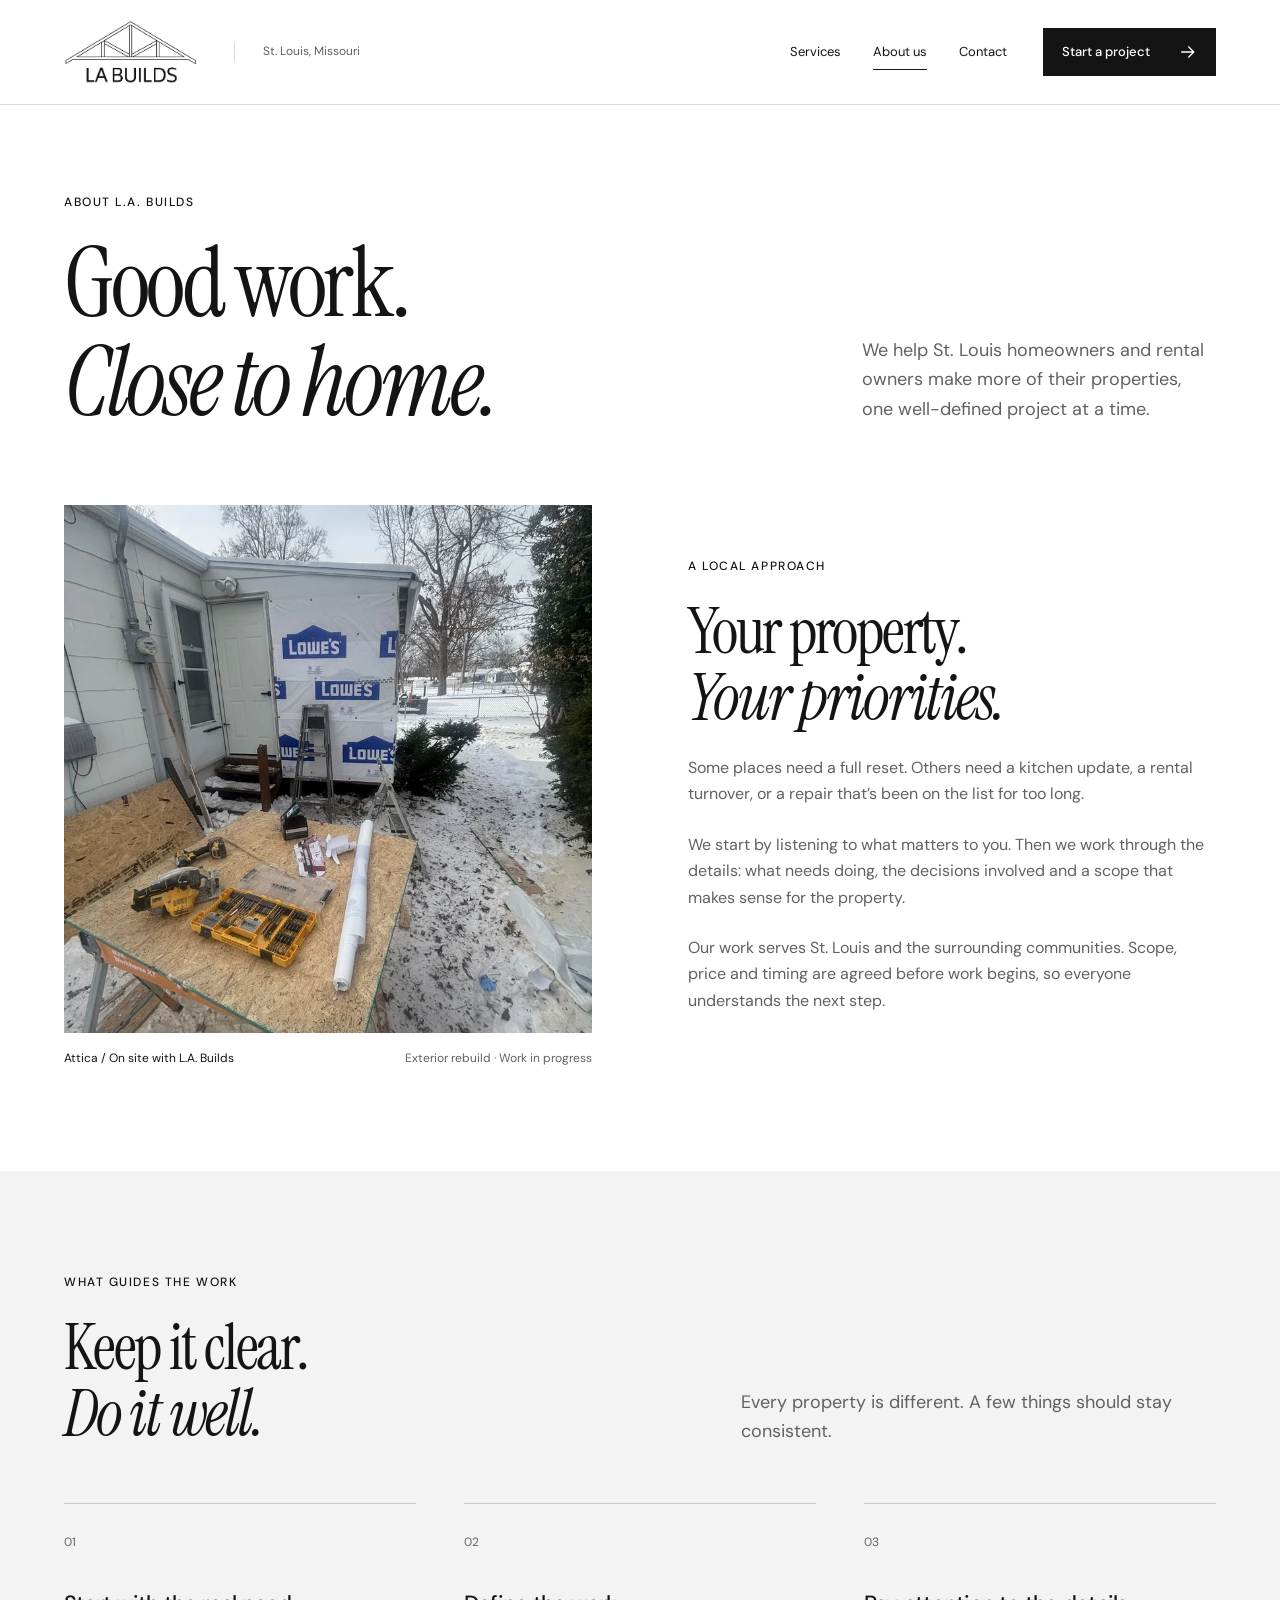
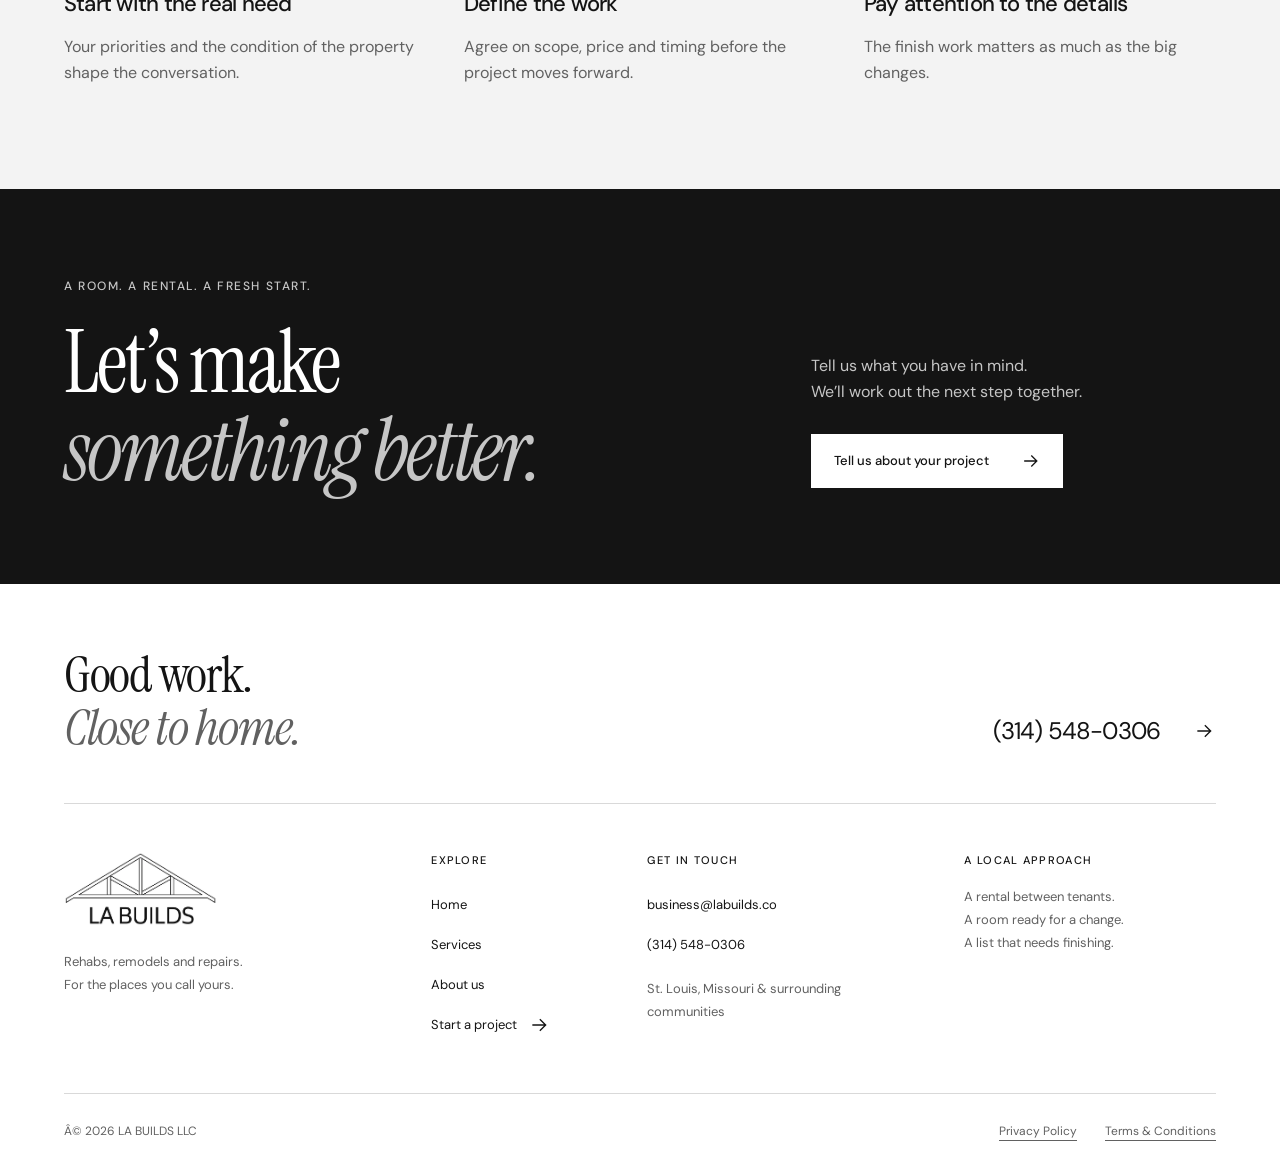
==== about/index.html @ 1248ac5e "Deploy v3 site" ====
<!DOCTYPE html><html lang="en"> <head><meta charset="UTF-8"><meta name="viewport" content="width=device-width, initial-scale=1"><meta name="description" content="A local approach to property improvements. L.A. Builds serves St. Louis homeowners and rental owners with clearly defined scopes and practical plans."><meta name="theme-color" content="#141414"><link rel="preload" href="/_astro/instrument-serif-latin-400-normal.DnYpCC2O.woff2" as="font" type="font/woff2" crossorigin><link rel="preload" href="/_astro/instrument-serif-latin-400-italic.DKMiL14s.woff2" as="font" type="font/woff2" crossorigin><link rel="preload" href="/_astro/dm-sans-latin-400-normal.CW0RaeGs.woff2" as="font" type="font/woff2" crossorigin><link rel="icon" href="/favicon.png" type="image/png"><link rel="canonical" href="https://labuilds.co/about/"><meta property="og:title" content="About L.A. Builds | L.A. Builds"><meta property="og:description" content="A local approach to property improvements. L.A. Builds serves St. Louis homeowners and rental owners with clearly defined scopes and practical plans."><meta property="og:type" content="website"><meta property="og:url" content="https://labuilds.co/about/"><meta property="og:site_name" content="LA BUILDS LLC"><meta property="og:locale" content="en_US"><meta property="og:image" content="https://labuilds.co/images/og-v3.png"><meta property="og:image:width" content="1200"><meta property="og:image:height" content="630"><meta property="og:image:alt" content="L.A. Builds. Remodeling, rehabs and repairs in St. Louis."><meta name="twitter:card" content="summary_large_image"><script type="application/ld+json">{"@context":"https://schema.org","@type":"GeneralContractor","@id":"https://labuilds.co/#business","name":"LA BUILDS LLC","url":"https://labuilds.co","telephone":"+13145480306","email":"business@labuilds.co","areaServed":{"@type":"City","name":"St. Louis","containedInPlace":{"@type":"State","name":"Missouri"}},"description":"Property rehabs, rental make-readies, kitchen and bathroom improvements, and small jobs in St. Louis, Missouri."}</script><title>About L.A. Builds | L.A. Builds</title><link rel="stylesheet" href="/_astro/Layout.DYC95CTK.css"></head> <body> <a class="skip-link" href="#main">Skip to content</a> <header class="site-header"> <div class="container header-inner"> <a class="brand" href="/" aria-label="L.A. Builds home"> <img src="/images/brand/logo.webp" alt="LA BUILDS — roof truss logo" width="690" height="330" decoding="async"> </a> <span class="header-local">St. Louis, Missouri</span> <nav class="desktop-nav" aria-label="Main navigation"><a href="/services/">Services</a><a href="/about/" aria-current="page">About us</a><a href="/contact/">Contact</a></nav> <a class="button header-cta" href="/contact/">Start a project <svg width="20" height="20" viewBox="0 0 24 24" fill="none" stroke="currentColor" stroke-width="1.6" aria-hidden="true"><path d="M4 12h15M13 5l7 7-7 7"></path></svg></a> <details class="mobile-menu"> <summary aria-label="Toggle navigation"><span>Menu</span><span class="menu-icon" aria-hidden="true"></span></summary> <nav aria-label="Mobile navigation"><a href="/">Home</a><a href="/services/">Services</a><a href="/about/" aria-current="page">About us</a><a href="/contact/">Contact</a><a href="tel:+13145480306">(314) 548-0306</a></nav> </details> </div> </header> <main id="main" tabindex="-1"> <section class="container page-intro split-intro"><div><p class="eyebrow">About L.A. Builds</p><h1>Good work.<br><em>Close to home.</em></h1></div><p class="lead">We help St. Louis homeowners and rental owners make more of their properties, one well-defined project at a time.</p></section> <section class="container story" aria-labelledby="local-heading" data-reveal> <figure class="photo-frame photo-crew"> <div class="photo-art"> <img src="/_astro/crew.uUVYblvI_Z14c4ro.webp" srcset="/_astro/crew.uUVYblvI_ZLVPr4.webp 480w, /_astro/crew.uUVYblvI_1k6vDP.webp 800w, /_astro/crew.uUVYblvI_Z14c4ro.webp 1200w" alt="Tools and building materials on site during the Attica exterior rebuild" sizes="(max-width: 700px) 100vw, 55vw" loading="eager" fetchpriority="high" decoding="async" width="1200" height="1600"> </div> <figcaption><span>Attica / On site with L.A. Builds</span><span>Exterior rebuild · Work in progress</span></figcaption> </figure> <div class="story-copy"><p class="eyebrow">A local approach</p><h2 id="local-heading">Your property.<br><em>Your priorities.</em></h2><p>Some places need a full reset. Others need a kitchen update, a rental turnover, or a repair that’s been on the list for too long.</p><p>We start by listening to what matters to you. Then we work through the details: what needs doing, the decisions involved and a scope that makes sense for the property.</p><p>Our work serves St. Louis and the surrounding communities. Scope, price and timing are agreed before work begins, so everyone understands the next step.</p></div> </section> <section class="principles-section section"><div class="container" data-reveal><div class="section-heading"><div><p class="eyebrow">What guides the work</p><h2>Keep it clear.<br><em>Do it well.</em></h2></div><p class="lead">Every property is different. A few things should stay consistent.</p></div><ol class="principles"><li><span>01</span><h3>Start with the real need</h3><p>Your priorities and the condition of the property shape the conversation.</p></li><li><span>02</span><h3>Define the work</h3><p>Agree on scope, price and timing before the project moves forward.</p></li><li><span>03</span><h3>Pay attention to the details</h3><p>The finish work matters as much as the big changes.</p></li></ol></div></section> <section class="cta-band"> <div class="container cta-inner" data-reveal> <div><p class="eyebrow">A room. A rental. A fresh start.</p><h2>Let’s make<br><em>something better.</em></h2></div> <div class="cta-action"><p>Tell us what you have in mind.<br>We’ll work out the next step together.</p><a class="button button-light" href="/contact/">Tell us about your project <svg width="20" height="20" viewBox="0 0 24 24" fill="none" stroke="currentColor" stroke-width="1.6" aria-hidden="true"><path d="M4 12h15M13 5l7 7-7 7"></path></svg></a></div> </div> </section> </main> <footer class="site-footer"> <div class="container footer-top"><p>Good work.<br><em>Close to home.</em></p><a class="footer-contact" href="tel:+13145480306">(314) 548-0306 <svg width="20" height="20" viewBox="0 0 24 24" fill="none" stroke="currentColor" stroke-width="1.6" aria-hidden="true"><path d="M4 12h15M13 5l7 7-7 7"></path></svg></a></div> <div class="container footer-grid"> <div class="footer-identity"><a class="brand brand-footer" href="/" aria-label="L.A. Builds home"> <img src="/images/brand/logo.webp" alt="LA BUILDS — roof truss logo" width="690" height="330" decoding="async"> </a><p>Rehabs, remodels and repairs.<br>For the places you call yours.</p></div> <div><h2>Explore</h2><a href="/">Home</a><a href="/services/">Services</a><a href="/about/">About us</a><a href="/contact/">Start a project <svg width="20" height="20" viewBox="0 0 24 24" fill="none" stroke="currentColor" stroke-width="1.6" aria-hidden="true"><path d="M4 12h15M13 5l7 7-7 7"></path></svg></a></div> <div><h2>Get in touch</h2><a href="mailto:business@labuilds.co">business@labuilds.co</a><a href="tel:+13145480306">(314) 548-0306</a><p>St. Louis, Missouri &amp; surrounding communities</p></div> <div class="footer-note"><h2>A local approach</h2><p>A rental between tenants.<br>A room ready for a change.<br>A list that needs finishing.</p></div> </div> <div class="container footer-bottom"><span>Â© 2026 LA BUILDS LLC</span><div><a href="/privacy/">Privacy Policy</a><a href="/terms/">Terms & Conditions</a></div></div> </footer> <script type="module">const n=document.querySelector(".mobile-menu");document.addEventListener("keydown",e=>{e.key==="Escape"&&n?.open&&(n.open=!1,n.querySelector("summary")?.focus())});document.addEventListener("click",e=>{n?.open&&e.target instanceof Node&&!n.contains(e.target)&&(n.open=!1)});window.matchMedia("(min-width: 901px)").addEventListener("change",e=>{e.matches&&n&&(n.open=!1)});const r=window.matchMedia("(prefers-reduced-motion: reduce)");if(!r.matches&&"IntersectionObserver"in window){const e=new IntersectionObserver(t=>{for(const o of t)o.isIntersecting&&(o.target.animate([{opacity:.3,transform:"translateY(18px)"},{opacity:1,transform:"none"}],{duration:550,easing:"cubic-bezier(.2,.7,.2,1)"}),e.unobserve(o.target))},{threshold:.08});document.querySelectorAll("[data-reveal]").forEach(t=>e.observe(t)),r.addEventListener("change",t=>{t.matches&&(e.disconnect(),document.getAnimations().forEach(o=>o.cancel()))})}</script> </body> </html>
---- _astro/Layout.DYC95CTK.css ----
@font-face{font-family:DM Sans;font-style:normal;font-display:swap;font-weight:400;src:url(/_astro/dm-sans-latin-400-normal.CW0RaeGs.woff2) format("woff2"),url(/_astro/dm-sans-latin-400-normal.BwCSEQnW.woff) format("woff")}@font-face{font-family:DM Sans;font-style:normal;font-display:swap;font-weight:500;src:url(/_astro/dm-sans-latin-500-normal.B9HHJjqV.woff2) format("woff2"),url(/_astro/dm-sans-latin-500-normal.Dr3UlScf.woff) format("woff")}@font-face{font-family:DM Sans;font-style:normal;font-display:swap;font-weight:600;src:url(/_astro/dm-sans-latin-600-normal.Aqo67rzb.woff2) format("woff2"),url(/_astro/dm-sans-latin-600-normal.BmdmIIQ2.woff) format("woff")}@font-face{font-family:"Instrument Serif";font-style:normal;font-display:swap;font-weight:400;src:url(/_astro/instrument-serif-latin-400-normal.DnYpCC2O.woff2) format("woff2"),url(/_astro/instrument-serif-latin-400-normal.BVbkICAY.woff) format("woff")}@font-face{font-family:"Instrument Serif";font-style:italic;font-display:swap;font-weight:400;src:url(/_astro/instrument-serif-latin-400-italic.DKMiL14s.woff2) format("woff2"),url(/_astro/instrument-serif-latin-400-italic.u__WvvIK.woff) format("woff")}@layer properties{@supports (((-webkit-hyphens:none)) and (not (margin-trim:inline))) or ((-moz-orient:inline) and (not (color:rgb(from red r g b)))){*,:before,:after,::backdrop{--tw-rotate-x:initial;--tw-rotate-y:initial;--tw-rotate-z:initial;--tw-skew-x:initial;--tw-skew-y:initial;--tw-border-style:solid;--tw-shadow:0 0 #0000;--tw-shadow-color:initial;--tw-shadow-alpha:100%;--tw-inset-shadow:0 0 #0000;--tw-inset-shadow-color:initial;--tw-inset-shadow-alpha:100%;--tw-ring-color:initial;--tw-ring-shadow:0 0 #0000;--tw-inset-ring-color:initial;--tw-inset-ring-shadow:0 0 #0000;--tw-ring-inset:initial;--tw-ring-offset-width:0px;--tw-ring-offset-color:#fff;--tw-ring-offset-shadow:0 0 #0000;--tw-outline-style:solid;--tw-blur:initial;--tw-brightness:initial;--tw-contrast:initial;--tw-grayscale:initial;--tw-hue-rotate:initial;--tw-invert:initial;--tw-opacity:initial;--tw-saturate:initial;--tw-sepia:initial;--tw-drop-shadow:initial;--tw-drop-shadow-color:initial;--tw-drop-shadow-alpha:100%;--tw-drop-shadow-size:initial;--tw-ease:initial}}}@layer theme{:root,:host{--font-sans:-apple-system, BlinkMacSystemFont, "Segoe UI", Roboto, "Helvetica Neue", "Noto Sans", Arial, sans-serif, "Apple Color Emoji", "Segoe UI Emoji", "Segoe UI Symbol", "Noto Color Emoji";--font-mono:ui-monospace, SFMono-Regular, Menlo, Monaco, Consolas, "Liberation Mono", "Courier New", monospace;--color-red-700:oklch(50.5% .213 27.518);--color-orange-50:oklch(98% .016 73.684);--color-orange-700:oklch(55.3% .195 38.402);--color-amber-50:oklch(98.7% .022 95.277);--color-lime-400:oklch(84.1% .238 128.85);--color-green-700:oklch(52.7% .154 150.069);--color-teal-600:oklch(60% .118 184.704);--color-cyan-500:oklch(71.5% .143 215.221);--color-blue-200:oklch(88.2% .059 254.128);--color-blue-900:oklch(37.9% .146 265.522);--color-gray-50:oklch(98.5% .002 247.839);--color-gray-100:oklch(96.7% .003 264.542);--color-gray-200:oklch(92.8% .006 264.531);--color-gray-300:oklch(87.2% .01 258.338);--color-gray-400:oklch(70.7% .022 261.325);--color-gray-500:oklch(55.1% .027 264.364);--color-gray-600:oklch(44.6% .03 256.802);--color-gray-700:oklch(37.3% .034 259.733);--color-gray-800:oklch(27.8% .033 256.848);--color-gray-900:oklch(21% .034 264.665);--color-white:#fff;--ease-in:cubic-bezier(.4, 0, 1, 1);--ease-out:cubic-bezier(0, 0, .2, 1);--default-transition-duration:.15s;--default-transition-timing-function:cubic-bezier(.4, 0, .2, 1);--default-font-family:var(--font-sans);--default-mono-font-family:var(--font-mono)}}@layer base{*,:after,:before,::backdrop{box-sizing:border-box;border:0 solid;margin:0;padding:0}::file-selector-button{box-sizing:border-box;border:0 solid;margin:0;padding:0}html,:host{-webkit-text-size-adjust:100%;tab-size:4;line-height:1.5;font-family:var(--default-font-family,-apple-system, BlinkMacSystemFont, "Segoe UI", Roboto, "Helvetica Neue", "Noto Sans", Arial, sans-serif, "Apple Color Emoji", "Segoe UI Emoji", "Segoe UI Symbol", "Noto Color Emoji");font-feature-settings:var(--default-font-feature-settings,normal);font-variation-settings:var(--default-font-variation-settings,normal);-webkit-tap-highlight-color:transparent}hr{height:0;color:inherit;border-top-width:1px}abbr:where([title]){-webkit-text-decoration:underline dotted;text-decoration:underline dotted}h1,h2,h3,h4,h5,h6{font-size:inherit;font-weight:inherit}a{color:inherit;-webkit-text-decoration:inherit;text-decoration:inherit}b,strong{font-weight:bolder}code,kbd,samp,pre{font-family:var(--default-mono-font-family,ui-monospace, SFMono-Regular, Menlo, Monaco, Consolas, "Liberation Mono", "Courier New", monospace);font-feature-settings:var(--default-mono-font-feature-settings,normal);font-variation-settings:var(--default-mono-font-variation-settings,normal);font-size:1em}small{font-size:80%}sub,sup{vertical-align:baseline;font-size:75%;line-height:0;position:relative}sub{bottom:-.25em}sup{top:-.5em}table{text-indent:0;border-color:inherit;border-collapse:collapse}:-moz-focusring:where(:not(iframe)){outline:auto}progress{vertical-align:baseline}summary{display:list-item}ol,ul,menu{list-style:none}img,svg,video,canvas,audio,iframe,embed,object{vertical-align:middle;display:block}img,video{max-width:100%;height:auto}button,input,select,optgroup,textarea{font:inherit;font-feature-settings:inherit;font-variation-settings:inherit;letter-spacing:inherit;color:inherit;opacity:1;background-color:#0000;border-radius:0}::file-selector-button{font:inherit;font-feature-settings:inherit;font-variation-settings:inherit;letter-spacing:inherit;color:inherit;opacity:1;background-color:#0000;border-radius:0}:where(select:is([multiple],[size])) optgroup{font-weight:bolder}:where(select:is([multiple],[size])) optgroup option{padding-inline-start:20px}::file-selector-button{margin-inline-end:4px}::placeholder{opacity:1}@supports (not ((-webkit-appearance:-apple-pay-button))) or (contain-intrinsic-size:1px){::placeholder{color:currentColor}@supports (color:color-mix(in lab,red,red)){::placeholder{color:color-mix(in oklab,currentcolor 50%,transparent)}}}textarea{resize:vertical}::-webkit-search-decoration{-webkit-appearance:none}::-webkit-date-and-time-value{min-height:1lh;text-align:inherit}::-webkit-datetime-edit{display:inline-flex}::-webkit-datetime-edit-fields-wrapper{padding:0}::-webkit-datetime-edit{padding-block:0}::-webkit-datetime-edit-year-field{padding-block:0}::-webkit-datetime-edit-month-field{padding-block:0}::-webkit-datetime-edit-day-field{padding-block:0}::-webkit-datetime-edit-hour-field{padding-block:0}::-webkit-datetime-edit-minute-field{padding-block:0}::-webkit-datetime-edit-second-field{padding-block:0}::-webkit-datetime-edit-millisecond-field{padding-block:0}::-webkit-datetime-edit-meridiem-field{padding-block:0}::-webkit-calendar-picker-indicator{line-height:1}:-moz-ui-invalid{box-shadow:none}button,input:where([type=button],[type=reset],[type=submit]){appearance:button}::file-selector-button{appearance:button}::-webkit-inner-spin-button{height:auto}::-webkit-outer-spin-button{height:auto}[hidden]:where(:not([hidden=until-found])){display:none!important}}@layer components;@layer utilities{.\@container{container-type:inline-size}.invisible{visibility:hidden}.visible{visibility:visible}.sr-only{clip-path:inset(50%);white-space:nowrap;border-width:0;width:1px;height:1px;margin:-1px;padding:0;position:absolute;overflow:hidden}.fixed{position:fixed}.relative{position:relative}.static{position:static}.sticky{position:sticky}.isolate{isolation:isolate}.container{width:100%}@media(min-width:40rem){.container{max-width:40rem}}@media(min-width:48rem){.container{max-width:48rem}}@media(min-width:64rem){.container{max-width:64rem}}@media(min-width:80rem){.container{max-width:80rem}}@media(min-width:96rem){.container{max-width:96rem}}.block{display:block}.contents{display:contents}.flex{display:flex}.grid{display:grid}.hidden{display:none}.inline{display:inline}.list-item{display:list-item}.table{display:table}.min-h-dvh{min-height:100dvh}.flex-shrink,.shrink{flex-shrink:1}.grow{flex-grow:1}.border-collapse{border-collapse:collapse}.rotate-90{rotate:90deg}.rotate-180{rotate:180deg}.transform{transform:var(--tw-rotate-x,) var(--tw-rotate-y,) var(--tw-rotate-z,) var(--tw-skew-x,) var(--tw-skew-y,)}.cursor-pointer{cursor:pointer}.resize{resize:both}.flex-wrap{flex-wrap:wrap}.rounded{border-radius:.25rem}.border{border-style:var(--tw-border-style);border-width:1px}.text-wrap{text-wrap:wrap}.break-all{word-break:break-all}.uppercase{text-transform:uppercase}.italic{font-style:italic}.underline{text-decoration-line:underline}.shadow{--tw-shadow:0 1px 3px 0 var(--tw-shadow-color,#0000001a), 0 1px 2px -1px var(--tw-shadow-color,#0000001a);box-shadow:var(--tw-inset-shadow),var(--tw-inset-ring-shadow),var(--tw-ring-offset-shadow),var(--tw-ring-shadow),var(--tw-shadow)}.outline{outline-style:var(--tw-outline-style);outline-width:1px}.blur{--tw-blur:blur(8px);filter:var(--tw-blur,) var(--tw-brightness,) var(--tw-contrast,) var(--tw-grayscale,) var(--tw-hue-rotate,) var(--tw-invert,) var(--tw-saturate,) var(--tw-sepia,) var(--tw-drop-shadow,)}.grayscale{--tw-grayscale:grayscale(100%);filter:var(--tw-blur,) var(--tw-brightness,) var(--tw-contrast,) var(--tw-grayscale,) var(--tw-hue-rotate,) var(--tw-invert,) var(--tw-saturate,) var(--tw-sepia,) var(--tw-drop-shadow,)}.invert{--tw-invert:invert(100%);filter:var(--tw-blur,) var(--tw-brightness,) var(--tw-contrast,) var(--tw-grayscale,) var(--tw-hue-rotate,) var(--tw-invert,) var(--tw-saturate,) var(--tw-sepia,) var(--tw-drop-shadow,)}.filter{filter:var(--tw-blur,) var(--tw-brightness,) var(--tw-contrast,) var(--tw-grayscale,) var(--tw-hue-rotate,) var(--tw-invert,) var(--tw-saturate,) var(--tw-sepia,) var(--tw-drop-shadow,)}.transition{transition-property:color,background-color,border-color,outline-color,text-decoration-color,fill,stroke,--tw-gradient-from,--tw-gradient-via,--tw-gradient-to,opacity,box-shadow,transform,translate,scale,rotate,filter,-webkit-backdrop-filter,backdrop-filter,display,content-visibility,overlay,pointer-events;transition-timing-function:var(--tw-ease,var(--default-transition-timing-function));transition-duration:var(--tw-duration,var(--default-transition-duration))}.ease-in{--tw-ease:var(--ease-in);transition-timing-function:var(--ease-in)}.ease-out{--tw-ease:var(--ease-out);transition-timing-function:var(--ease-out)}.\[xml\:lang\]{xml:lang}}:root{--paper:#fff;--surface:#f3f3f3;--ink:#141414;--muted:#616161;--line:#d9d9d9;--font-display:"Instrument Serif", Georgia, serif;--font-body:"DM Sans", Arial, sans-serif;--gutter:clamp(24px, 5vw, 72px);--section-space:clamp(64px, 8vw, 120px);--motion-fast:.2s;--motion-slow:.65s}*{box-sizing:border-box}html{scroll-behavior:smooth;scroll-padding-top:120px}body{background:var(--paper);color:var(--ink);font:400 16px/1.65 var(--font-body);-webkit-font-smoothing:antialiased;margin:0}::selection{background:var(--ink);color:var(--paper)}h1,h2,h3,p,figure,dl,dd{margin:0}h1,h2{font-family:var(--font-display);letter-spacing:-.035em;text-wrap:balance;font-weight:400;line-height:1.03}h1{font-size:clamp(56px,7.5vw,112px)}h2{font-size:clamp(42px,5vw,72px)}h3{letter-spacing:-.035em;font-size:24px;font-weight:500;line-height:1.25}em{font-family:var(--font-display);font-weight:400}a{color:inherit;text-underline-offset:5px;text-decoration:underline}button,input,select,textarea{font:inherit}button,a,input,select,textarea,summary{touch-action:manipulation}img,svg{max-width:100%}svg{flex-shrink:0}button,summary{cursor:pointer}:focus-visible{outline-offset:5px;outline:2px solid}[id]{scroll-margin-top:120px}.container{width:min(100% - var(--gutter)*2,1320px);margin-inline:auto}.section{padding-block:var(--section-space)}.eyebrow{font:500 12px/1.5 var(--font-body);letter-spacing:.13em;text-transform:uppercase;margin-bottom:24px}.lead{color:var(--muted);max-width:48ch;font-size:18px;line-height:1.65}.small{color:var(--muted);font-size:13px;line-height:1.7}.button{border:1px solid var(--ink);background:var(--ink);min-height:54px;color:var(--paper);transition:background var(--motion-fast),color var(--motion-fast);justify-content:space-between;align-items:center;gap:32px;padding:15px 22px;font-size:13px;font-weight:500;line-height:1.5;text-decoration:none;display:inline-flex}.button:hover{background:#3a3a3a}.button svg,.text-link svg{width:19px;transition:transform var(--motion-fast)}.button:hover svg,.text-link:hover svg{transform:translate(3px)}.button-light{background:var(--paper);color:var(--ink);border-color:var(--paper)}.button-light:hover{background:#dedede;border-color:#dedede}.text-link{align-items:center;gap:28px;min-height:48px;font-size:14px;font-weight:500;text-decoration:underline;text-decoration-thickness:1px;display:inline-flex}.text-link:hover{text-decoration-thickness:2px}.skip-link{z-index:100;background:var(--paper);padding:12px 20px;position:fixed;top:-100px;left:20px}.skip-link:focus{top:16px}.site-header{z-index:20;background:var(--paper);border-bottom:1px solid var(--line);position:sticky;top:0}.header-inner{align-items:center;gap:36px;min-height:104px;display:flex}.brand{flex-shrink:0;width:134px;line-height:0;display:block}.brand img{width:100%;height:auto;display:block}.header-local{border-left:1px solid var(--line);color:var(--muted);padding-left:28px;font-size:12px}.desktop-nav{gap:32px;margin-left:auto;display:flex}.desktop-nav a{align-items:center;min-height:48px;font-size:13px;text-decoration:none;display:flex;position:relative}.desktop-nav a:after{content:"";transform-origin:0;width:100%;height:1px;transition:transform var(--motion-fast);background:currentColor;position:absolute;bottom:6px;left:0;transform:scaleX(0)}.desktop-nav a:hover:after,.desktop-nav a[aria-current]:after{transform:scaleX(1)}.header-cta{gap:28px;min-height:48px;padding:12px 18px}.mobile-menu{display:none}.page-intro{padding-block:88px 72px}.split-intro{grid-template-columns:1.35fr .65fr;align-items:end;gap:64px;display:grid}.split-intro .lead{max-width:34ch;padding-bottom:8px}.split-intro .text-link{margin-top:16px}.section-heading{grid-template-columns:1.1fr .9fr;align-items:end;gap:96px;margin-bottom:56px;display:grid}.section-heading .text-link{margin-top:24px}.photo-frame{min-width:0;margin:0}.photo-art{aspect-ratio:4/5;background:#e2e2e2;position:relative;overflow:hidden}.photo-art img{object-fit:cover;width:100%;height:100%;transition:transform var(--motion-slow) cubic-bezier(.2,.7,.2,1);display:block}.photo-frame figcaption{flex-wrap:wrap;justify-content:space-between;gap:6px 24px;padding-top:16px;font-size:12px;line-height:1.5;display:flex}.photo-frame figcaption span:last-child{color:var(--muted)}.home-hero{background:var(--ink);color:#fff;grid-template-columns:1fr 1fr;min-height:680px;display:grid}.hero-copy{padding:64px 36px 36px max(var(--gutter),calc((100vw - 1320px)/2));flex-direction:column;justify-content:center;align-items:start;min-width:0;display:flex}.hero-copy .eyebrow{color:#d0d0d0;align-items:center;gap:14px;font-size:11px;display:flex}.tiny-line{background:currentColor;width:28px;height:1px;display:inline-block}.hero-copy h1{font-size:clamp(64px,6.4vw,98px);line-height:1.01}.hero-copy h1 em{color:#d4d4d4}.hero-description{color:#c6c6c6;margin-top:28px;font-size:16px;line-height:1.7}.hero-copy .button{margin-top:32px}.hero-discover{color:#d2d2d2;align-items:center;gap:24px;min-height:48px;margin-top:32px;font-size:12px;text-decoration:none;display:flex}.hero-discover span{font-size:22px}.hero-image{min-width:0;position:relative}.hero-image .photo-frame{position:absolute;inset:0}.hero-image .photo-art{aspect-ratio:auto;height:100%}.hero-image img{object-position:50% 50%}.hero-caption{letter-spacing:.04em;background:linear-gradient(#0000,#000b);justify-content:space-between;gap:16px;padding:24px 32px;font-size:11px;display:flex;position:absolute;bottom:0;left:0;right:0}.trust-line{border-bottom:1px solid var(--line)}.trust-grid{justify-content:space-between;gap:24px;padding-block:25px;display:flex}.trust-grid p{text-transform:uppercase;letter-spacing:.08em;font-size:11px;font-weight:500}.service-index{border-top:1px solid var(--line)}.service-row{border-bottom:1px solid var(--line);grid-template-columns:48px 1.15fr 1fr 48px;align-items:center;gap:24px;min-height:114px;text-decoration:none;display:grid}.service-number{color:var(--muted);font-size:12px}.service-row h3{font-family:var(--font-display);font-size:36px;font-weight:400}.service-row>p{color:var(--muted);font-size:14px}.service-arrow{border:1px solid var(--line);width:46px;height:46px;transition:background var(--motion-fast),color var(--motion-fast);place-items:center;display:grid}.service-row:hover .service-arrow{background:var(--ink);color:#fff}.service-arrow svg{width:20px}.work-section,.principles-section{background:var(--surface)}.project-grid{grid-template-columns:1.25fr .75fr;align-items:start;gap:72px;display:grid}.project-main .photo-art{aspect-ratio:6/5}.project-side{padding-top:100px}.project-side .photo-art{aspect-ratio:1}.project-note{font:400 34px/1.2 var(--font-display);letter-spacing:-.02em;margin-top:36px}.project-side .text-link{margin-top:16px}.project-detail{border-top:1px solid #cdcdcd;border-bottom:1px solid #cdcdcd;margin-top:20px}.project-detail summary{justify-content:space-between;align-items:center;min-height:56px;font-size:13px;list-style:none;display:flex}.project-detail summary::-webkit-details-marker{display:none}.project-detail summary span{transition:transform var(--motion-fast);font-size:24px}.project-detail[open] summary span{transform:rotate(45deg)}.project-detail p{color:var(--muted);max-width:52ch;padding-block:8px;font-size:15px}.project-detail .text-link{margin-bottom:12px}.process{grid-template-columns:1fr 1fr;gap:96px;display:grid}.process .lead{margin-top:28px}.process-list{border-top:1px solid var(--line);margin:0;padding:0;list-style:none}.process-list li{border-bottom:1px solid var(--line);grid-template-columns:40px 1fr;gap:24px;padding-block:28px;display:grid}.process-list li>span{color:var(--muted);padding-top:4px;font-size:12px}.process-list h3{letter-spacing:-.02em;font-size:21px}.process-list p{color:var(--muted);max-width:43ch;margin-top:10px;font-size:15px}.cta-band{background:var(--ink);color:#fff}.cta-inner{grid-template-columns:1.25fr .75fr;align-items:end;gap:72px;padding-block:88px;display:grid}.cta-inner .eyebrow{color:#c6c6c6}.cta-inner h2{font-size:clamp(48px,6.7vw,96px)}.cta-inner em{color:#c6c6c6}.cta-action{padding-bottom:8px}.cta-action p{color:#c6c6c6;margin-bottom:28px}.site-footer{padding-top:64px}.footer-top{border-bottom:1px solid var(--line);justify-content:space-between;align-items:end;padding-bottom:48px;display:flex}.footer-top>p{font:400 clamp(40px,4vw,58px)/1.05 var(--font-display);letter-spacing:-.025em}.footer-top em{color:var(--muted)}.footer-contact{letter-spacing:-.035em;align-items:center;gap:32px;min-height:48px;font-size:24px;text-decoration:none;display:inline-flex}.footer-contact svg{width:24px}.footer-grid{grid-template-columns:1.3fr .7fr 1.1fr 1fr;gap:40px;padding-block:48px;display:grid}.brand-footer{width:154px}.footer-grid h2{font:500 11px/1.5 var(--font-body);letter-spacing:.12em;text-transform:uppercase;margin-bottom:16px}.footer-grid a:not(.brand){align-items:center;gap:12px;width:fit-content;min-height:40px;font-size:13px;text-decoration:none;display:flex}.footer-grid a:hover{text-decoration:underline}.footer-grid p{color:var(--muted);font-size:13px;line-height:1.8}.footer-identity>p{margin-top:24px}.footer-grid div:nth-child(3) p{max-width:24ch;margin-top:12px}.footer-bottom{border-top:1px solid var(--line);color:var(--muted);justify-content:space-between;align-items:center;gap:24px;padding-block:16px;font-size:12px;display:flex}.footer-bottom>div{gap:28px;display:flex}.footer-bottom a{align-items:center;min-height:44px;display:inline-flex}.service-nav{border-block:1px solid var(--line)}.service-nav-inner{grid-template-columns:repeat(5,1fr);display:grid}.service-nav a{border-left:1px solid var(--line);min-height:96px;transition:background var(--motion-fast),color var(--motion-fast);flex-direction:column;justify-content:center;padding:16px 36px 16px 20px;font-size:14px;font-weight:500;line-height:1.3;text-decoration:none;display:flex;position:relative}.service-nav a:first-child{border-left:0;padding-left:0}.service-nav a span{color:var(--muted);margin-bottom:8px;font-size:11px}.service-nav a svg{width:16px;position:absolute;top:22px;right:14px;transform:rotate(45deg)}.service-nav a:hover{background:var(--surface)}.service-details{padding-block:88px}.service-detail{border-bottom:1px solid var(--line);grid-template-columns:1fr 1fr;align-items:center;gap:96px;padding-block:80px;display:grid}.service-detail:first-child{padding-top:0}.service-detail:last-child{border:0;padding-bottom:0}.service-detail .photo-art{aspect-ratio:5/4}.service-detail.reverse .photo-frame{grid-area:1/2}.service-detail.reverse .service-copy{grid-area:1/1}.service-copy h2{font-size:clamp(44px,4.5vw,64px)}.service-copy .lead{margin-top:24px;font-size:17px}.service-copy ul{border-top:1px solid var(--line);margin:24px 0 16px;padding:0;list-style:none}.service-copy li{color:var(--muted);border-bottom:1px solid var(--line);padding-block:10px;font-size:15px}.story{grid-template-columns:1fr 1fr;align-items:center;gap:96px;padding-bottom:104px;display:grid}.story .photo-art{aspect-ratio:1}.story-copy>p:not(.eyebrow){color:var(--muted);margin-top:24px}.principles{grid-template-columns:repeat(3,1fr);gap:48px;margin:0;padding:0;list-style:none;display:grid}.principles li{border-top:1px solid #cdcdcd;padding-top:24px}.principles li>span{color:var(--muted);font-size:12px}.principles h3{margin-top:36px;font-size:22px}.principles p{color:var(--muted);margin-top:16px}.contact-layout{grid-template-columns:.8fr 1.2fr;align-items:start;gap:96px;padding-bottom:104px;display:grid}.contact-info{position:sticky;top:144px}.contact-info h2{font-size:clamp(36px,3.4vw,49px)}.contact-info>p:not(.eyebrow){color:var(--muted);max-width:41ch;margin-top:24px}.contact-info dl{margin-top:40px}.contact-info dl>div{border-top:1px solid var(--line);padding-block:20px}.contact-info dt{letter-spacing:.1em;text-transform:uppercase;color:var(--muted);margin-bottom:8px;font-size:11px}.contact-info dd{overflow-wrap:anywhere;font-size:16px}.contact-info dd a{align-items:center;gap:20px;min-height:44px;display:inline-flex}.contact-info .contact-phone{letter-spacing:-.035em;font-size:27px;text-decoration:none}.contact-phone svg{width:22px}.form-panel{border:1px solid var(--line);background:#fff;min-width:0;padding:36px 28px}.form-heading{padding:0 12px 24px}.form-heading h2{font-size:48px}.form-heading>p:not(.eyebrow){color:var(--muted);margin-top:20px;font-size:15px}.form-heading>.form-policy{font-size:12px;line-height:1.75}.form-policy a{color:var(--ink)}.form-panel iframe{filter:grayscale();min-width:0;display:block}.form-disclosure{border-top:1px solid var(--line);color:var(--muted);padding:24px 12px 0;font-size:12px;line-height:1.75}.form-disclosure p+p{margin-top:12px}.form-disclosure strong,.form-disclosure a{color:var(--ink)}.policy{counter-reset:policy-section;max-width:840px;padding-block:80px 104px}.policy h1{font-size:clamp(56px,6.5vw,88px)}.policy-date{color:var(--muted);border-left:1px solid var(--ink);margin-block:24px 32px;padding-left:12px;font-size:12px;display:inline-block}.policy h2{counter-increment:policy-section;border-top:1px solid var(--line);font:500 clamp(24px,2.7vw,32px)/1.25 var(--font-body);letter-spacing:-.035em;margin-block:36px 16px;padding-top:24px}.policy h2:before{content:"0" counter(policy-section);font:400 11px/1 var(--font-body);letter-spacing:.1em;color:var(--muted);margin-bottom:16px;display:block}.policy p:not(.policy-date){max-width:70ch;color:var(--muted);line-height:1.85}.policy p+p{margin-top:16px}.policy a{color:var(--ink)}@media(hover:hover)and (prefers-reduced-motion:no-preference){.photo-frame:hover img{transform:scale(1.025)}}@media(max-width:1100px){.header-local{display:none}.hero-copy{padding-top:48px}.hero-copy h1{font-size:clamp(64px,7.5vw,90px)}.section-heading,.process,.service-detail,.story,.contact-layout{gap:56px}.project-grid{gap:40px}.footer-grid{grid-template-columns:1fr .7fr 1fr}.footer-note{display:none}.service-nav a{font-size:12px}}@media(max-width:900px){.header-inner{justify-content:space-between;gap:20px;min-height:88px;position:relative}.brand{width:118px}.desktop-nav{display:none}.header-cta{margin-left:auto}.mobile-menu{display:block}.mobile-menu summary{justify-content:center;align-items:center;gap:12px;min-width:44px;min-height:48px;font-size:13px;list-style:none;display:flex}.mobile-menu summary::-webkit-details-marker{display:none}.menu-icon{border-block:1px solid;width:20px;height:9px}.mobile-menu[open] .menu-icon{border-bottom:0;height:1px;transform:rotate(-30deg)}.mobile-menu nav{top:100%;left:calc(-1*var(--gutter));right:calc(-1*var(--gutter));padding:20px var(--gutter) 28px;border-block:1px solid var(--line);background:#fff;grid-template-columns:1fr 1fr;gap:8px 24px;display:grid;position:absolute;box-shadow:0 20px 24px #0001}.mobile-menu nav a{align-items:center;min-height:48px;font-size:18px;text-decoration:none;display:flex}.mobile-menu nav a[aria-current]{text-decoration:underline}.mobile-menu nav a:last-child{grid-column:1/-1;font-size:15px}.hero-copy{padding-left:var(--gutter);padding-right:24px}.hero-copy h1{font-size:68px}.hero-copy .eyebrow{letter-spacing:.06em;font-size:10px}.tiny-line{display:none}.hero-description{font-size:15px}.hero-copy .button{gap:16px;padding-inline:16px;font-size:12px}.hero-caption{flex-direction:column;gap:4px;padding-inline:20px}.split-intro{grid-template-columns:1.2fr .8fr;gap:40px}.split-intro h1{font-size:72px}.split-intro .lead{font-size:16px}.trust-grid p{font-size:10px}.service-row{grid-template-columns:32px 1fr 48px;gap:20px}.service-row>p{display:none}.project-grid{gap:32px}.section-heading{gap:40px}.contact-layout{grid-template-columns:.8fr 1.2fr;gap:40px}.form-panel{padding:28px 16px}.form-heading h2{font-size:40px}.contact-info .contact-phone{font-size:23px}.service-nav-inner{grid-template-columns:repeat(3,1fr)}.service-nav a:nth-child(n+4){border-top:1px solid var(--line)}.service-nav a:nth-child(4){border-left:0;padding-left:0}.service-detail{gap:40px}.principles{gap:24px}}@media(max-width:700px){html{scroll-padding-top:104px}[id]{scroll-margin-top:104px}.header-inner{gap:16px;min-height:84px}.brand{width:106px}.header-cta{gap:14px;min-height:44px;padding:12px;font-size:12px}.header-cta svg{width:16px}.mobile-menu summary>span:first-child{display:none}.home-hero{grid-template-columns:1fr;min-height:0}.hero-copy{padding:48px var(--gutter) 32px}.hero-copy .eyebrow{letter-spacing:.1em;margin-bottom:26px;font-size:10px}.hero-copy h1{max-width:12ch;font-size:clamp(58px,16.2vw,92px);line-height:1.02}.hero-description{margin-top:24px;font-size:16px}.desktop-break{display:none}.hero-copy .button{gap:28px;margin-top:28px;padding:15px 20px;font-size:13px}.hero-discover{margin-top:20px}.hero-image .photo-frame{position:static}.hero-image .photo-art{aspect-ratio:6/5;height:auto}.hero-image img{object-position:50% 48%}.hero-caption{flex-direction:row;align-items:end;padding:32px 24px 20px;font-size:10px}.hero-caption span:last-child{text-align:right;max-width:18ch}.trust-grid{flex-wrap:wrap;gap:10px 20px;padding-block:20px}.trust-grid p{letter-spacing:.06em;font-size:10px}.trust-grid p:last-child{width:100%}.section-heading{grid-template-columns:1fr;gap:24px;margin-bottom:36px}.section-heading h2{font-size:48px}.lead{font-size:17px}.section-heading .text-link{margin-top:16px}.service-row{grid-template-columns:28px 1fr 44px;gap:12px;min-height:96px}.service-row h3{font-size:30px}.service-arrow{width:44px;height:44px}.project-grid{grid-template-columns:1fr;gap:44px}.project-main .photo-art{aspect-ratio:5/4}.photo-frame figcaption{gap:6px 12px;padding-top:12px;font-size:11px}.project-side{padding-top:0}.project-side .photo-art{aspect-ratio:5/4}.project-note{margin-top:24px;font-size:30px}.process{grid-template-columns:1fr;gap:36px}.process h2{font-size:48px}.process .lead{margin-top:24px}.process-list li{grid-template-columns:28px 1fr;gap:16px}.process-list h3{font-size:20px}.process-list p{font-size:16px}.cta-inner{grid-template-columns:1fr;gap:32px;padding-block:64px}.cta-inner h2{font-size:52px}.cta-inner .eyebrow{font-size:10px}.cta-action{padding:0}.cta-action .button{font-size:13px}.site-footer{padding-top:48px}.footer-top{padding-bottom:32px;display:block}.footer-top>p{font-size:44px}.footer-contact{margin-top:24px;font-size:24px}.footer-grid{grid-template-columns:.8fr 1.2fr;gap:32px 24px;padding-block:36px}.footer-identity{grid-column:1/-1;align-items:start;gap:28px;display:flex}.brand-footer{width:130px}.footer-identity>p{margin-top:0;font-size:11px}.footer-grid a:not(.brand){overflow-wrap:anywhere;min-height:44px;font-size:12px}.footer-grid p{font-size:12px}.footer-bottom{flex-direction:column;align-items:start;gap:8px;font-size:11px}.footer-bottom>div{gap:24px}.page-intro{padding-block:56px 48px}.split-intro{grid-template-columns:1fr;gap:28px}.split-intro h1{font-size:clamp(56px,15vw,80px)}.split-intro .lead{max-width:36ch;padding:0;font-size:17px}.split-intro .eyebrow{margin-bottom:20px}.service-nav-inner{grid-template-columns:1fr}.service-nav a,.service-nav a:nth-child(4){border-left:0;border-top:1px solid var(--line);grid-template-columns:24px 1fr 20px;gap:16px;min-height:56px;padding:14px 0;font-size:14px;display:grid}.service-nav a:first-child{border-top:0}.service-nav a span{margin:0}.service-nav a svg{position:static}.service-details{padding-block:56px}.service-detail{grid-template-columns:1fr;gap:28px;padding-block:48px}.service-detail.reverse .photo-frame,.service-detail.reverse .service-copy{grid-area:auto}.service-copy h2{font-size:48px}.service-copy .eyebrow{margin-bottom:16px;font-size:10px}.service-copy .lead{margin-top:20px}.service-copy li{font-size:16px}.story{grid-template-columns:1fr;gap:36px;padding-bottom:64px}.story .photo-art{aspect-ratio:5/4}.story-copy h2{font-size:48px}.principles{grid-template-columns:1fr;gap:32px}.principles h3{margin-top:20px}.principles p{margin-top:12px}.contact-layout{grid-template-columns:1fr;gap:40px;padding-bottom:64px}.contact-info{position:static}.contact-info h2{font-size:42px}.contact-info dl{margin-top:28px}.contact-info>p:not(.eyebrow){max-width:none}.contact-info .contact-phone{font-size:28px}.form-panel{padding:28px 12px 24px}.form-heading{padding:0 12px 24px}.form-heading h2{font-size:42px}.form-heading .eyebrow{margin-bottom:16px;font-size:10px}.form-disclosure{padding-inline:8px}.policy{padding-block:56px 64px}.policy h1{font-size:60px}.policy p{overflow-wrap:anywhere;font-size:16px}.policy h2{font-size:27px}.policy .policy-date{font-size:11px}}@media(prefers-reduced-motion:no-preference){@view-transition{navigation:auto}::view-transition-old(root){animation-duration:.18s}::view-transition-new(root){animation-duration:.18s}.hero-copy>*,.page-intro>div{animation:.45s cubic-bezier(.2,.7,.2,1) both arrive}@keyframes arrive{0%{opacity:.3;transform:translateY(14px)}to{opacity:1;transform:none}}}@media(prefers-reduced-motion:reduce){*,:before,:after{scroll-behavior:auto!important;transition:none!important;animation:none!important}::view-transition-group(*){animation:none!important}::view-transition-old(*){animation:none!important}::view-transition-new(*){animation:none!important}}@property --tw-rotate-x{syntax:"*";inherits:false}@property --tw-rotate-y{syntax:"*";inherits:false}@property --tw-rotate-z{syntax:"*";inherits:false}@property --tw-skew-x{syntax:"*";inherits:false}@property --tw-skew-y{syntax:"*";inherits:false}@property --tw-border-style{syntax:"*";inherits:false;initial-value:solid}@property --tw-shadow{syntax:"*";inherits:false;initial-value:0 0 #0000}@property --tw-shadow-color{syntax:"*";inherits:false}@property --tw-shadow-alpha{syntax:"<percentage>";inherits:false;initial-value:100%}@property --tw-inset-shadow{syntax:"*";inherits:false;initial-value:0 0 #0000}@property --tw-inset-shadow-color{syntax:"*";inherits:false}@property --tw-inset-shadow-alpha{syntax:"<percentage>";inherits:false;initial-value:100%}@property --tw-ring-color{syntax:"*";inherits:false}@property --tw-ring-shadow{syntax:"*";inherits:false;initial-value:0 0 #0000}@property --tw-inset-ring-color{syntax:"*";inherits:false}@property --tw-inset-ring-shadow{syntax:"*";inherits:false;initial-value:0 0 #0000}@property --tw-ring-inset{syntax:"*";inherits:false}@property --tw-ring-offset-width{syntax:"<length>";inherits:false;initial-value:0}@property --tw-ring-offset-color{syntax:"*";inherits:false;initial-value:#fff}@property --tw-ring-offset-shadow{syntax:"*";inherits:false;initial-value:0 0 #0000}@property --tw-outline-style{syntax:"*";inherits:false;initial-value:solid}@property --tw-blur{syntax:"*";inherits:false}@property --tw-brightness{syntax:"*";inherits:false}@property --tw-contrast{syntax:"*";inherits:false}@property --tw-grayscale{syntax:"*";inherits:false}@property --tw-hue-rotate{syntax:"*";inherits:false}@property --tw-invert{syntax:"*";inherits:false}@property --tw-opacity{syntax:"*";inherits:false}@property --tw-saturate{syntax:"*";inherits:false}@property --tw-sepia{syntax:"*";inherits:false}@property --tw-drop-shadow{syntax:"*";inherits:false}@property --tw-drop-shadow-color{syntax:"*";inherits:false}@property --tw-drop-shadow-alpha{syntax:"<percentage>";inherits:false;initial-value:100%}@property --tw-drop-shadow-size{syntax:"*";inherits:false}@property --tw-ease{syntax:"*";inherits:false}
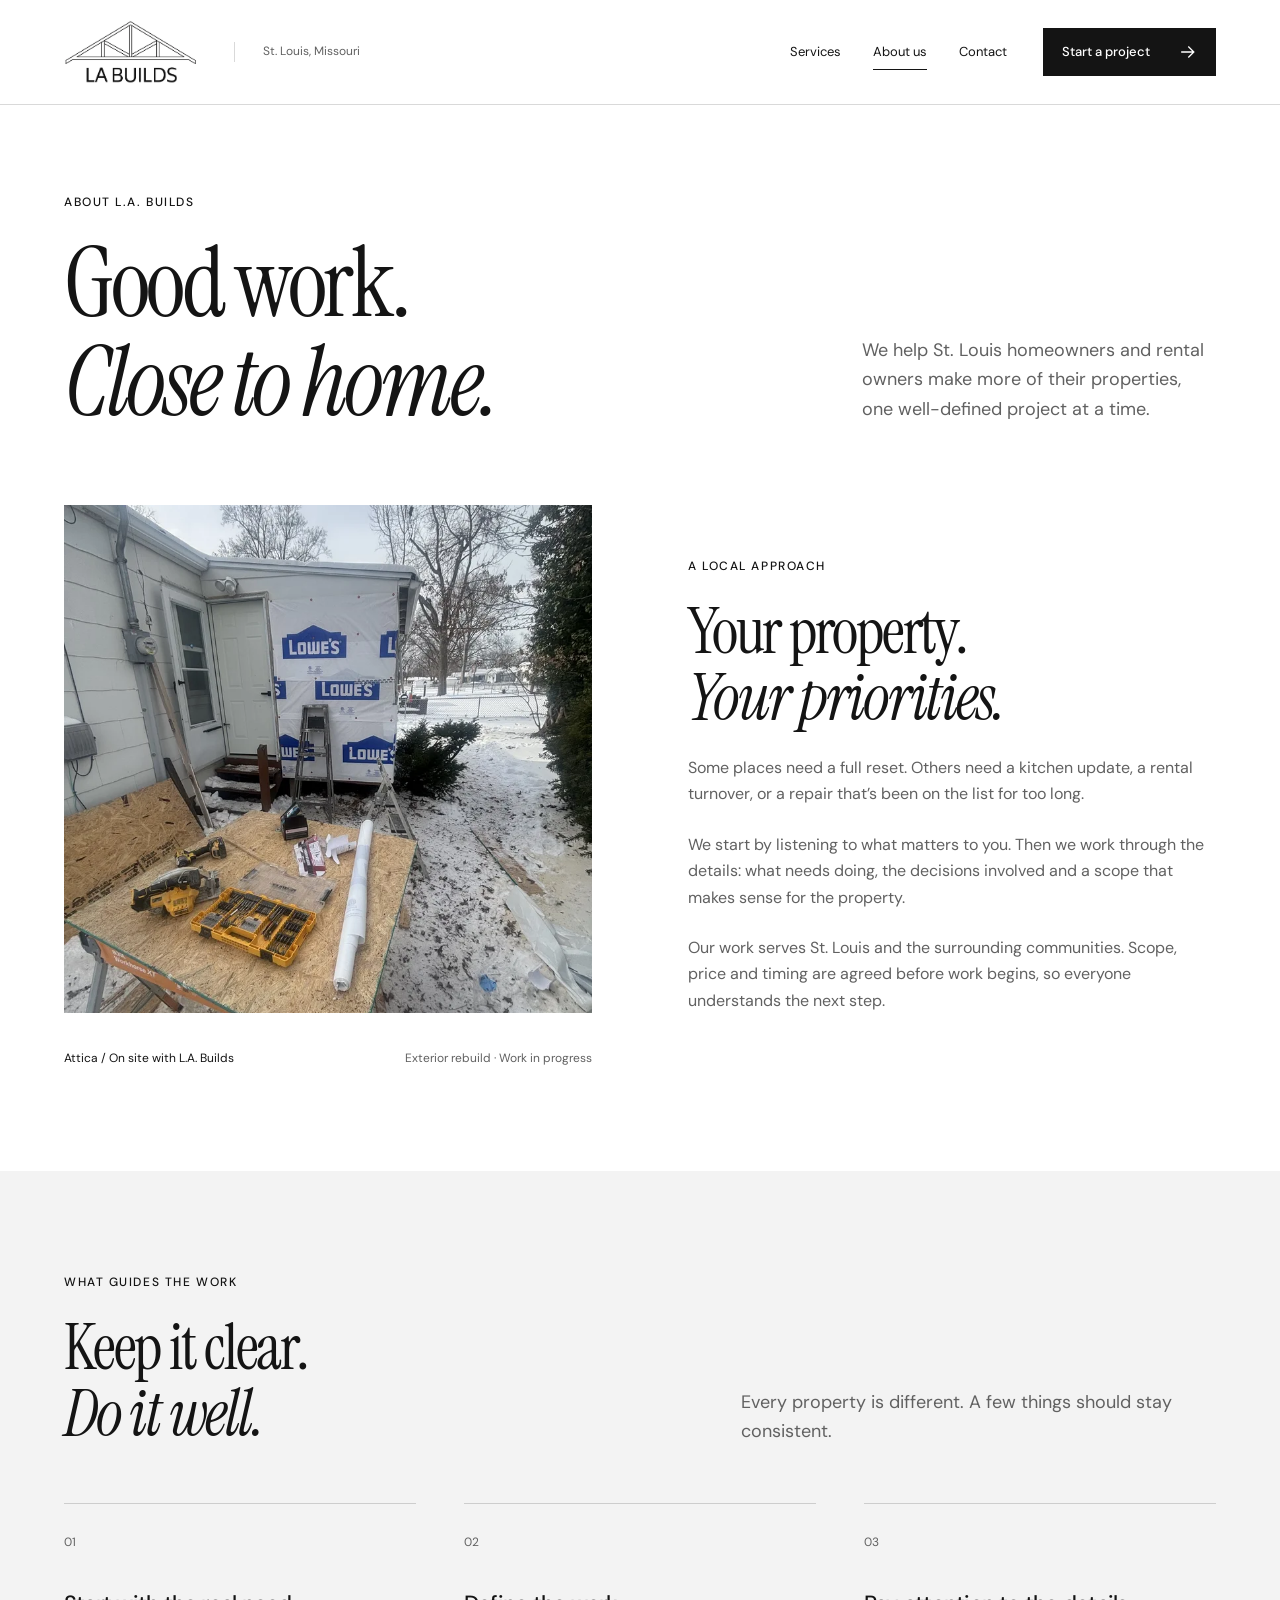
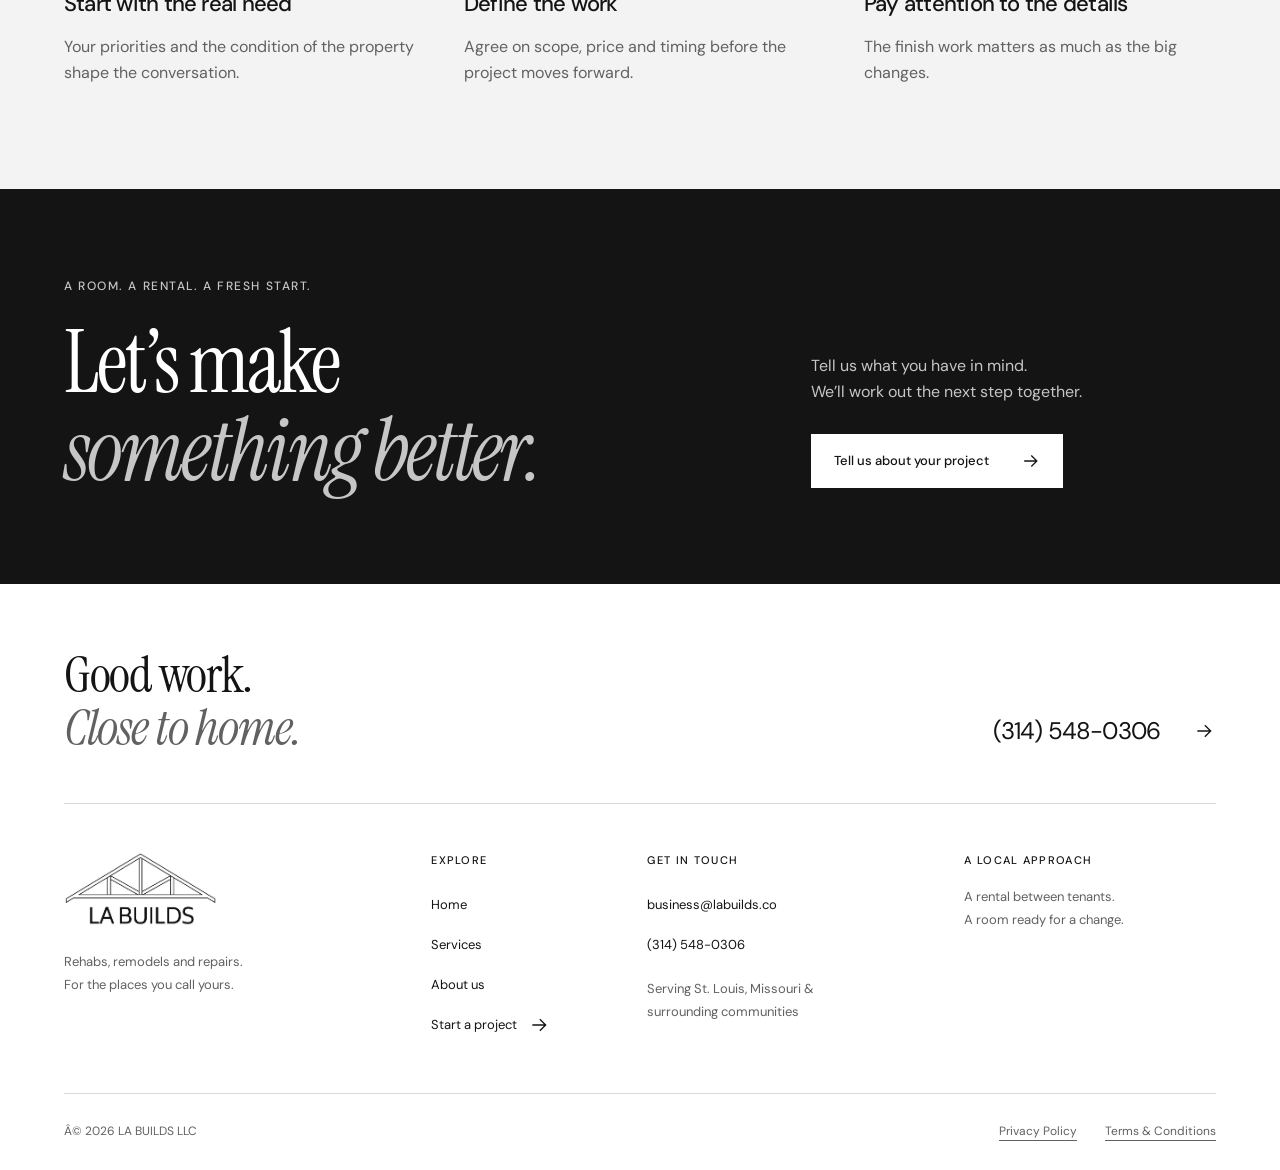
==== commit f68fa75e: "Add A2P 10DLC disclosures for the GHL texting review. Put the business address only on Contact, Priv" ====
--- a/about/index.html
+++ b/about/index.html
@@ -1 +1 @@
-<!DOCTYPE html><html lang="en"> <head><meta charset="UTF-8"><meta name="viewport" content="width=device-width, initial-scale=1"><meta name="description" content="A local approach to property improvements. L.A. Builds serves St. Louis homeowners and rental owners with clearly defined scopes and practical plans."><meta name="theme-color" content="#141414"><link rel="preload" href="/_astro/instrument-serif-latin-400-normal.DnYpCC2O.woff2" as="font" type="font/woff2" crossorigin><link rel="preload" href="/_astro/instrument-serif-latin-400-italic.DKMiL14s.woff2" as="font" type="font/woff2" crossorigin><link rel="preload" href="/_astro/dm-sans-latin-400-normal.CW0RaeGs.woff2" as="font" type="font/woff2" crossorigin><link rel="icon" href="/favicon.png" type="image/png"><link rel="canonical" href="https://labuilds.co/about/"><meta property="og:title" content="About L.A. Builds | L.A. Builds"><meta property="og:description" content="A local approach to property improvements. L.A. Builds serves St. Louis homeowners and rental owners with clearly defined scopes and practical plans."><meta property="og:type" content="website"><meta property="og:url" content="https://labuilds.co/about/"><meta property="og:site_name" content="LA BUILDS LLC"><meta property="og:locale" content="en_US"><meta property="og:image" content="https://labuilds.co/images/og-v3.png"><meta property="og:image:width" content="1200"><meta property="og:image:height" content="630"><meta property="og:image:alt" content="L.A. Builds. Remodeling, rehabs and repairs in St. Louis."><meta name="twitter:card" content="summary_large_image"><script type="application/ld+json">{"@context":"https://schema.org","@type":"GeneralContractor","@id":"https://labuilds.co/#business","name":"LA BUILDS LLC","url":"https://labuilds.co","telephone":"+13145480306","email":"business@labuilds.co","areaServed":{"@type":"City","name":"St. Louis","containedInPlace":{"@type":"State","name":"Missouri"}},"description":"Property rehabs, rental make-readies, kitchen and bathroom improvements, and small jobs in St. Louis, Missouri."}</script><title>About L.A. Builds | L.A. Builds</title><link rel="stylesheet" href="/_astro/Layout.DYC95CTK.css"></head> <body> <a class="skip-link" href="#main">Skip to content</a> <header class="site-header"> <div class="container header-inner"> <a class="brand" href="/" aria-label="L.A. Builds home"> <img src="/images/brand/logo.webp" alt="LA BUILDS — roof truss logo" width="690" height="330" decoding="async"> </a> <span class="header-local">St. Louis, Missouri</span> <nav class="desktop-nav" aria-label="Main navigation"><a href="/services/">Services</a><a href="/about/" aria-current="page">About us</a><a href="/contact/">Contact</a></nav> <a class="button header-cta" href="/contact/">Start a project <svg width="20" height="20" viewBox="0 0 24 24" fill="none" stroke="currentColor" stroke-width="1.6" aria-hidden="true"><path d="M4 12h15M13 5l7 7-7 7"></path></svg></a> <details class="mobile-menu"> <summary aria-label="Toggle navigation"><span>Menu</span><span class="menu-icon" aria-hidden="true"></span></summary> <nav aria-label="Mobile navigation"><a href="/">Home</a><a href="/services/">Services</a><a href="/about/" aria-current="page">About us</a><a href="/contact/">Contact</a><a href="tel:+13145480306">(314) 548-0306</a></nav> </details> </div> </header> <main id="main" tabindex="-1"> <section class="container page-intro split-intro"><div><p class="eyebrow">About L.A. Builds</p><h1>Good work.<br><em>Close to home.</em></h1></div><p class="lead">We help St. Louis homeowners and rental owners make more of their properties, one well-defined project at a time.</p></section> <section class="container story" aria-labelledby="local-heading" data-reveal> <figure class="photo-frame photo-crew"> <div class="photo-art"> <img src="/_astro/crew.uUVYblvI_Z14c4ro.webp" srcset="/_astro/crew.uUVYblvI_ZLVPr4.webp 480w, /_astro/crew.uUVYblvI_1k6vDP.webp 800w, /_astro/crew.uUVYblvI_Z14c4ro.webp 1200w" alt="Tools and building materials on site during the Attica exterior rebuild" sizes="(max-width: 700px) 100vw, 55vw" loading="eager" fetchpriority="high" decoding="async" width="1200" height="1600"> </div> <figcaption><span>Attica / On site with L.A. Builds</span><span>Exterior rebuild · Work in progress</span></figcaption> </figure> <div class="story-copy"><p class="eyebrow">A local approach</p><h2 id="local-heading">Your property.<br><em>Your priorities.</em></h2><p>Some places need a full reset. Others need a kitchen update, a rental turnover, or a repair that’s been on the list for too long.</p><p>We start by listening to what matters to you. Then we work through the details: what needs doing, the decisions involved and a scope that makes sense for the property.</p><p>Our work serves St. Louis and the surrounding communities. Scope, price and timing are agreed before work begins, so everyone understands the next step.</p></div> </section> <section class="principles-section section"><div class="container" data-reveal><div class="section-heading"><div><p class="eyebrow">What guides the work</p><h2>Keep it clear.<br><em>Do it well.</em></h2></div><p class="lead">Every property is different. A few things should stay consistent.</p></div><ol class="principles"><li><span>01</span><h3>Start with the real need</h3><p>Your priorities and the condition of the property shape the conversation.</p></li><li><span>02</span><h3>Define the work</h3><p>Agree on scope, price and timing before the project moves forward.</p></li><li><span>03</span><h3>Pay attention to the details</h3><p>The finish work matters as much as the big changes.</p></li></ol></div></section> <section class="cta-band"> <div class="container cta-inner" data-reveal> <div><p class="eyebrow">A room. A rental. A fresh start.</p><h2>Let’s make<br><em>something better.</em></h2></div> <div class="cta-action"><p>Tell us what you have in mind.<br>We’ll work out the next step together.</p><a class="button button-light" href="/contact/">Tell us about your project <svg width="20" height="20" viewBox="0 0 24 24" fill="none" stroke="currentColor" stroke-width="1.6" aria-hidden="true"><path d="M4 12h15M13 5l7 7-7 7"></path></svg></a></div> </div> </section> </main> <footer class="site-footer"> <div class="container footer-top"><p>Good work.<br><em>Close to home.</em></p><a class="footer-contact" href="tel:+13145480306">(314) 548-0306 <svg width="20" height="20" viewBox="0 0 24 24" fill="none" stroke="currentColor" stroke-width="1.6" aria-hidden="true"><path d="M4 12h15M13 5l7 7-7 7"></path></svg></a></div> <div class="container footer-grid"> <div class="footer-identity"><a class="brand brand-footer" href="/" aria-label="L.A. Builds home"> <img src="/images/brand/logo.webp" alt="LA BUILDS — roof truss logo" width="690" height="330" decoding="async"> </a><p>Rehabs, remodels and repairs.<br>For the places you call yours.</p></div> <div><h2>Explore</h2><a href="/">Home</a><a href="/services/">Services</a><a href="/about/">About us</a><a href="/contact/">Start a project <svg width="20" height="20" viewBox="0 0 24 24" fill="none" stroke="currentColor" stroke-width="1.6" aria-hidden="true"><path d="M4 12h15M13 5l7 7-7 7"></path></svg></a></div> <div><h2>Get in touch</h2><a href="mailto:business@labuilds.co">business@labuilds.co</a><a href="tel:+13145480306">(314) 548-0306</a><p>St. Louis, Missouri &amp; surrounding communities</p></div> <div class="footer-note"><h2>A local approach</h2><p>A rental between tenants.<br>A room ready for a change.<br>A list that needs finishing.</p></div> </div> <div class="container footer-bottom"><span>Â© 2026 LA BUILDS LLC</span><div><a href="/privacy/">Privacy Policy</a><a href="/terms/">Terms & Conditions</a></div></div> </footer> <script type="module">const n=document.querySelector(".mobile-menu");document.addEventListener("keydown",e=>{e.key==="Escape"&&n?.open&&(n.open=!1,n.querySelector("summary")?.focus())});document.addEventListener("click",e=>{n?.open&&e.target instanceof Node&&!n.contains(e.target)&&(n.open=!1)});window.matchMedia("(min-width: 901px)").addEventListener("change",e=>{e.matches&&n&&(n.open=!1)});const r=window.matchMedia("(prefers-reduced-motion: reduce)");if(!r.matches&&"IntersectionObserver"in window){const e=new IntersectionObserver(t=>{for(const o of t)o.isIntersecting&&(o.target.animate([{opacity:.3,transform:"translateY(18px)"},{opacity:1,transform:"none"}],{duration:550,easing:"cubic-bezier(.2,.7,.2,1)"}),e.unobserve(o.target))},{threshold:.08});document.querySelectorAll("[data-reveal]").forEach(t=>e.observe(t)),r.addEventListener("change",t=>{t.matches&&(e.disconnect(),document.getAnimations().forEach(o=>o.cancel()))})}</script> </body> </html>+<!DOCTYPE html><html lang="en"> <head><meta charset="UTF-8"><meta name="viewport" content="width=device-width, initial-scale=1"><meta name="description" content="A local approach to property improvements. L.A. Builds serves St. Louis homeowners and rental owners with clearly defined scopes and practical plans."><meta name="theme-color" content="#141414"><link rel="preload" href="/_astro/instrument-serif-latin-400-normal.DnYpCC2O.woff2" as="font" type="font/woff2" crossorigin><link rel="preload" href="/_astro/instrument-serif-latin-400-italic.DKMiL14s.woff2" as="font" type="font/woff2" crossorigin><link rel="preload" href="/_astro/dm-sans-latin-400-normal.CW0RaeGs.woff2" as="font" type="font/woff2" crossorigin><link rel="icon" href="/favicon.png" type="image/png"><link rel="canonical" href="https://labuilds.co/about/"><meta property="og:title" content="About L.A. Builds | L.A. Builds"><meta property="og:description" content="A local approach to property improvements. L.A. Builds serves St. Louis homeowners and rental owners with clearly defined scopes and practical plans."><meta property="og:type" content="website"><meta property="og:url" content="https://labuilds.co/about/"><meta property="og:site_name" content="LA BUILDS LLC"><meta property="og:locale" content="en_US"><meta property="og:image" content="https://labuilds.co/images/og-v3.png"><meta property="og:image:width" content="1200"><meta property="og:image:height" content="630"><meta property="og:image:alt" content="L.A. Builds. Remodeling, rehabs and repairs in St. Louis."><meta name="twitter:card" content="summary_large_image"><script type="application/ld+json">{"@context":"https://schema.org","@type":"GeneralContractor","@id":"https://labuilds.co/#business","name":"LA BUILDS LLC","url":"https://labuilds.co","telephone":"+13145480306","email":"business@labuilds.co","areaServed":{"@type":"City","name":"St. Louis","containedInPlace":{"@type":"State","name":"Missouri"}},"description":"Property rehabs, rental make-readies, kitchen and bathroom improvements, and small jobs in St. Louis, Missouri."}</script><title>About L.A. Builds | L.A. Builds</title><link rel="stylesheet" href="/_astro/Layout.DYC95CTK.css"></head> <body> <a class="skip-link" href="#main">Skip to content</a> <header class="site-header"> <div class="container header-inner"> <a class="brand" href="/" aria-label="L.A. Builds home"> <img src="/images/brand/logo.webp" alt="LA BUILDS — roof truss logo" width="690" height="330" decoding="async"> </a> <span class="header-local">St. Louis, Missouri</span> <nav class="desktop-nav" aria-label="Main navigation"><a href="/services/">Services</a><a href="/about/" aria-current="page">About us</a><a href="/contact/">Contact</a></nav> <a class="button header-cta" href="/contact/">Start a project <svg width="20" height="20" viewBox="0 0 24 24" fill="none" stroke="currentColor" stroke-width="1.6" aria-hidden="true"><path d="M4 12h15M13 5l7 7-7 7"></path></svg></a> <details class="mobile-menu"> <summary aria-label="Toggle navigation"><span>Menu</span><span class="menu-icon" aria-hidden="true"></span></summary> <nav aria-label="Mobile navigation"><a href="/">Home</a><a href="/services/">Services</a><a href="/about/" aria-current="page">About us</a><a href="/contact/">Contact</a><a href="tel:+13145480306">(314) 548-0306</a></nav> </details> </div> </header> <main id="main" tabindex="-1"> <section class="container page-intro split-intro"><div><p class="eyebrow">About L.A. Builds</p><h1>Good work.<br><em>Close to home.</em></h1></div><p class="lead">We help St. Louis homeowners and rental owners make more of their properties, one well-defined project at a time.</p></section> <section class="container story" aria-labelledby="local-heading" data-reveal> <figure class="photo-frame photo-crew"> <div class="photo-art"> <img src="/_astro/crew.uUVYblvI_Z14c4ro.webp" srcset="/_astro/crew.uUVYblvI_ZLVPr4.webp 480w, /_astro/crew.uUVYblvI_1k6vDP.webp 800w, /_astro/crew.uUVYblvI_Z14c4ro.webp 1200w" alt="Tools and building materials on site during the Attica exterior rebuild" sizes="(max-width: 700px) 100vw, 55vw" loading="eager" fetchpriority="high" decoding="async" width="1200" height="1600"> </div> <figcaption><span>Attica / On site with L.A. Builds</span><span>Exterior rebuild · Work in progress</span></figcaption> </figure> <div class="story-copy"><p class="eyebrow">A local approach</p><h2 id="local-heading">Your property.<br><em>Your priorities.</em></h2><p>Some places need a full reset. Others need a kitchen update, a rental turnover, or a repair that’s been on the list for too long.</p><p>We start by listening to what matters to you. Then we work through the details: what needs doing, the decisions involved and a scope that makes sense for the property.</p><p>Our work serves St. Louis and the surrounding communities. Scope, price and timing are agreed before work begins, so everyone understands the next step.</p></div> </section> <section class="principles-section section"><div class="container" data-reveal><div class="section-heading"><div><p class="eyebrow">What guides the work</p><h2>Keep it clear.<br><em>Do it well.</em></h2></div><p class="lead">Every property is different. A few things should stay consistent.</p></div><ol class="principles"><li><span>01</span><h3>Start with the real need</h3><p>Your priorities and the condition of the property shape the conversation.</p></li><li><span>02</span><h3>Define the work</h3><p>Agree on scope, price and timing before the project moves forward.</p></li><li><span>03</span><h3>Pay attention to the details</h3><p>The finish work matters as much as the big changes.</p></li></ol></div></section> <section class="cta-band"> <div class="container cta-inner" data-reveal> <div><p class="eyebrow">A room. A rental. A fresh start.</p><h2>Let’s make<br><em>something better.</em></h2></div> <div class="cta-action"><p>Tell us what you have in mind.<br>We’ll work out the next step together.</p><a class="button button-light" href="/contact/">Tell us about your project <svg width="20" height="20" viewBox="0 0 24 24" fill="none" stroke="currentColor" stroke-width="1.6" aria-hidden="true"><path d="M4 12h15M13 5l7 7-7 7"></path></svg></a></div> </div> </section> </main> <footer class="site-footer"> <div class="container footer-top"><p>Good work.<br><em>Close to home.</em></p><a class="footer-contact" href="tel:+13145480306">(314) 548-0306 <svg width="20" height="20" viewBox="0 0 24 24" fill="none" stroke="currentColor" stroke-width="1.6" aria-hidden="true"><path d="M4 12h15M13 5l7 7-7 7"></path></svg></a></div> <div class="container footer-grid"> <div class="footer-identity"><a class="brand brand-footer" href="/" aria-label="L.A. Builds home"> <img src="/images/brand/logo.webp" alt="LA BUILDS — roof truss logo" width="690" height="330" decoding="async"> </a><p>Rehabs, remodels and repairs.<br>For the places you call yours.</p></div> <div><h2>Explore</h2><a href="/">Home</a><a href="/services/">Services</a><a href="/about/">About us</a><a href="/contact/">Start a project <svg width="20" height="20" viewBox="0 0 24 24" fill="none" stroke="currentColor" stroke-width="1.6" aria-hidden="true"><path d="M4 12h15M13 5l7 7-7 7"></path></svg></a></div> <div><h2>Get in touch</h2><a href="mailto:business@labuilds.co">business@labuilds.co</a><a href="tel:+13145480306">(314) 548-0306</a><p>Serving St. Louis, Missouri &amp; surrounding communities</p></div> <div class="footer-note"><h2>A local approach</h2><p>A rental between tenants.<br>A room ready for a change.</p></div> </div> <div class="container footer-bottom"><span>Â© 2026 LA BUILDS LLC</span><div><a href="/privacy/">Privacy Policy</a><a href="/terms/">Terms & Conditions</a></div></div> </footer> <script type="module">const n=document.querySelector(".mobile-menu");document.addEventListener("keydown",e=>{e.key==="Escape"&&n?.open&&(n.open=!1,n.querySelector("summary")?.focus())});document.addEventListener("click",e=>{n?.open&&e.target instanceof Node&&!n.contains(e.target)&&(n.open=!1)});window.matchMedia("(min-width: 901px)").addEventListener("change",e=>{e.matches&&n&&(n.open=!1)});const r=window.matchMedia("(prefers-reduced-motion: reduce)");if(!r.matches&&"IntersectionObserver"in window){const e=new IntersectionObserver(t=>{for(const o of t)o.isIntersecting&&(o.target.animate([{opacity:.3,transform:"translateY(18px)"},{opacity:1,transform:"none"}],{duration:550,easing:"cubic-bezier(.2,.7,.2,1)"}),e.unobserve(o.target))},{threshold:.08});document.querySelectorAll("[data-reveal]").forEach(t=>e.observe(t)),r.addEventListener("change",t=>{t.matches&&(e.disconnect(),document.getAnimations().forEach(o=>o.cancel()))})}</script> </body> </html>
